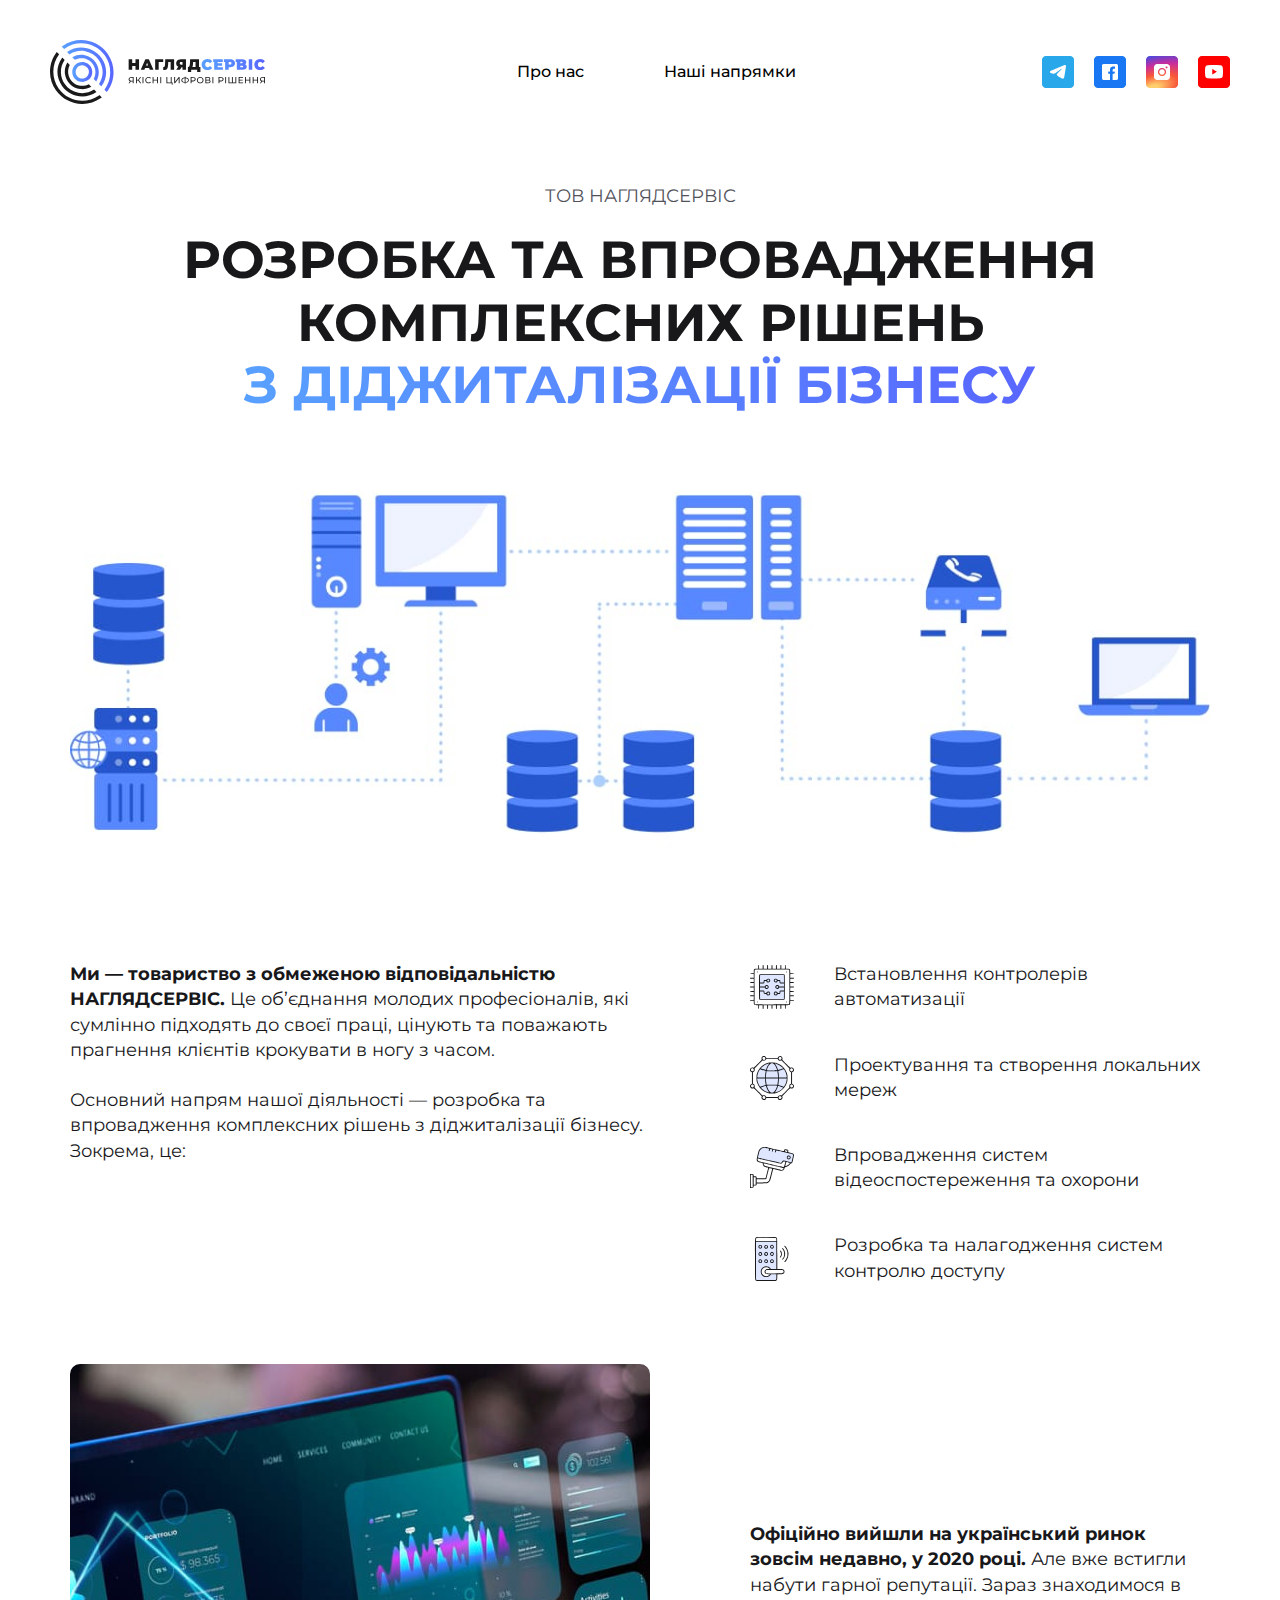
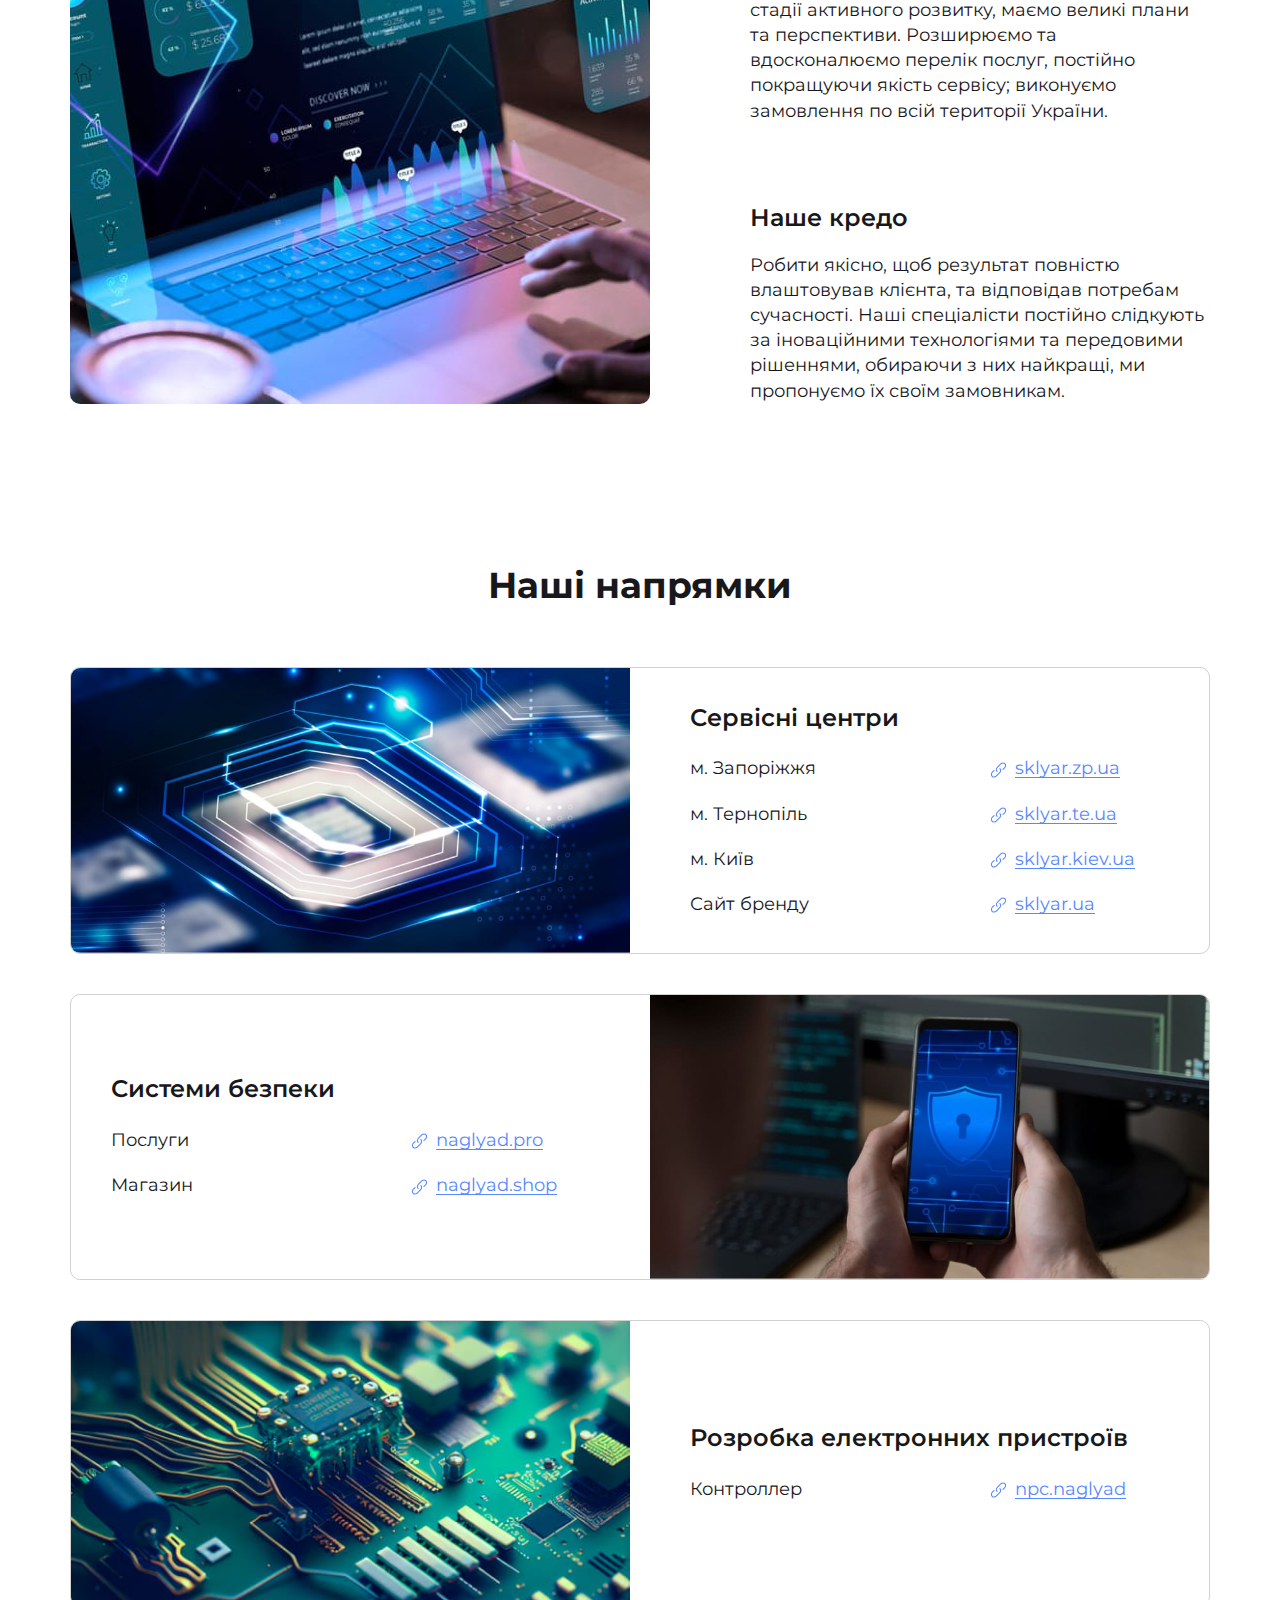
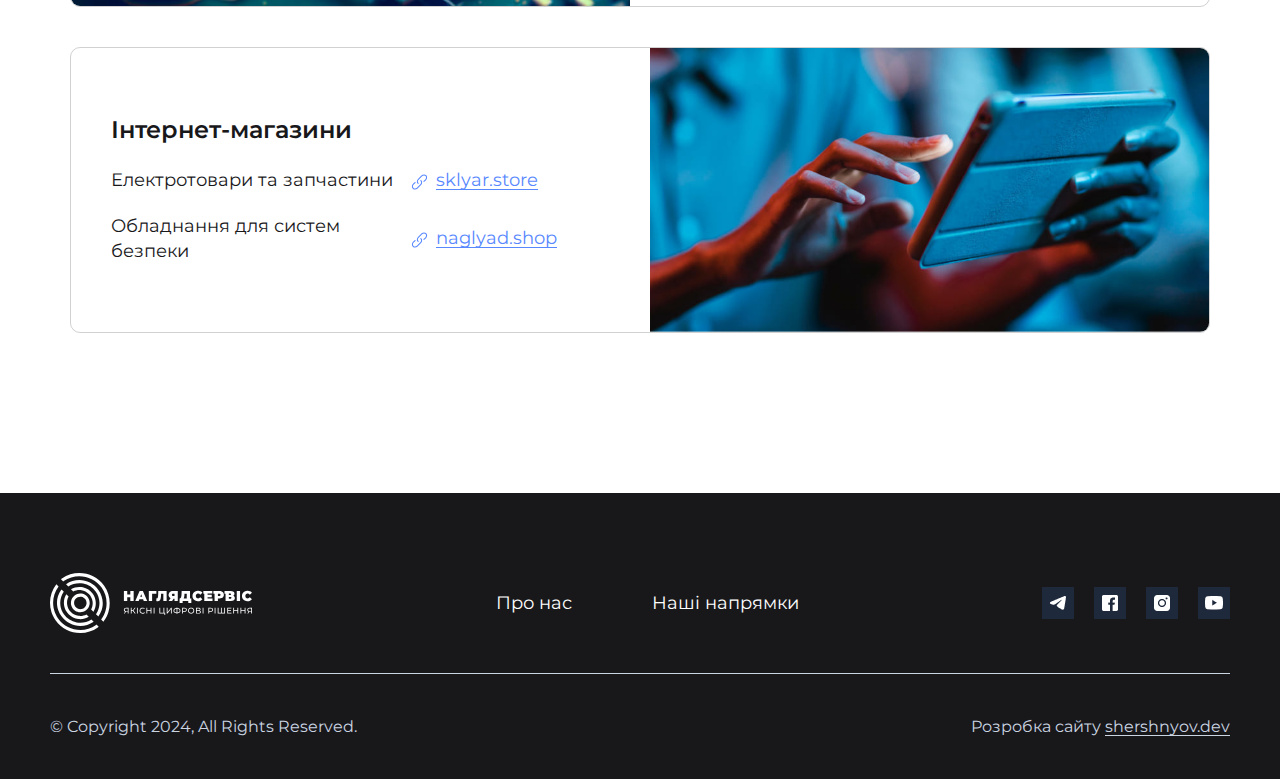
==== index.html @ 55f4731e "init" ====
<!DOCTYPE html>
<html lang="en">

  <head>
    <meta charset="UTF-8">
    <meta http-equiv="X-UA-Compatible" content="IE=edge">
    <meta name="viewport" content="width=device-width">

    <title>Naglyad com</title>
    <meta name="description" content="Naglyad com">
    <meta name="keywords" content="Naglyad">

    <link rel="preconnect" href="https://fonts.googleapis.com">
    <link rel="preconnect" href="https://fonts.gstatic.com" crossorigin>
    <link href="https://fonts.googleapis.com/css2?family=Montserrat:wght@100..900&display=swap" rel="stylesheet">

    <link rel="stylesheet" href="./styles/style.css">

    <meta name="robots" content="noindex, nofollow">
  </head>

  <body>
    <div class="wrapper">
      <header class="header">
        <my-container>
          <div class="header__content">
            <div class="header__row">
              <div class="header__left">
                <a href="/">
                  <img src="./images/header-logo.svg" alt="">
                </a>
              </div>

              <div class="header__center">
                <nav>
                  <ul>
                    <li>
                      <a href="#">Про нас</a>
                    </li>
                    <li>
                      <a href="#">Наші напрямки</a>
                    </li>
                  </ul>
                </nav>
              </div>

              <div class="header__right">
                <ul>
                  <li>
                    <a href="#"><img src="./images/header-icon-telegram.jpg" alt=""></a>
                  </li>
                  <li>
                    <a href="#"><img src="./images/header-icon-facebook.jpg" alt=""></a>
                  </li>
                  <li>
                    <a href="#"><img src="./images/header-icon-instagram.jpg" alt=""></a>
                  </li>
                  <li>
                    <a href="#"><img src="./images/header-icon-youtube.jpg" alt=""></a>
                  </li>
                </ul>
              </div>

              <div class="header__burger">
                <div class="burger">
                  <span></span>
                </div>

                <div class="burger__content">
                  <div class="min-h-0">
                    <menu-list>
                      <nav>
                        <ul>
                          <li>
                            <a href="#">Про нас</a>
                          </li>
                          <li>
                            <a href="#">Наші напрямки</a>
                          </li>
                        </ul>
                      </nav>
                    </menu-list>

                    <messengers-list>
                      <ul>
                        <li>
                          <a href="#"><img src="./images/header-icon-telegram.jpg" alt=""></a>
                        </li>
                        <li>
                          <a href="#"><img src="./images/header-icon-facebook.jpg" alt=""></a>
                        </li>
                        <li>
                          <a href="#"><img src="./images/header-icon-instagram.jpg" alt=""></a>
                        </li>
                        <li>
                          <a href="#"><img src="./images/header-icon-youtube.jpg" alt=""></a>
                        </li>
                      </ul>
                    </messengers-list>
                  </div>
                </div>
              </div>
            </div>
          </div>
        </my-container>
      </header>

      <main>
        <section class="intro">
          <my-container>
            <div class="intro__content">
              <div class="intro__top">
                <sup-title>ТОВ НАГЛЯДСЕРВІС</sup-title>
                <h1>Розробка та впровадження комплексних рішень <span>з діджиталізації бізнесу</span></h1>
                <img src="./images/intro-main.jpg" alt="">
              </div>

              <div class="intro__middle">
                <middle-left>
                  <p>
                    <strong>Ми — товариство з обмеженою відповідальністю НАГЛЯДСЕРВІС.</strong>
                    Це об’єднання молодих професіоналів, які сумлінно підходять до своєї праці, цінують та поважають прагнення клієнтів крокувати в ногу з часом.
                    <br><br>
                    Основний напрям нашої діяльності — розробка та впровадження комплексних рішень з діджиталізації бізнесу. Зокрема, це:
                  </p>
                </middle-left>

                <middle-right>
                  <ul>
                    <li>
                      <img src="./images/intro-about-icon-1.svg" alt="">
                      <p>Встановлення контролерів автоматизації</p>
                    </li>
                    <li>
                      <img src="./images/intro-about-icon-2.svg" alt="">
                      <p>Проектування та створення локальних мереж</p>
                    </li>
                    <li>
                      <img src="./images/intro-about-icon-3.svg" alt="">
                      <p>Впровадження систем відеоспостереження та охорони</p>
                    </li>
                    <li>
                      <img src="./images/intro-about-icon-4.svg" alt="">
                      <p>Розробка та налагодження систем контролю доступу</p>
                    </li>
                  </ul>
                </middle-right>
              </div>

              <div class="intro__bottom">
                <bottom-left>
                  <picture>
                    <source srcset="./images/intro-bottom.jpg" media="(max-width: 768px)" />
                    <source srcset="./images/intro-bottom-horizontal.jpg" media="(max-width: 1220px)" />
                    <img src="./images/intro-bottom.jpg" alt="" />
                  </picture>
                </bottom-left>

                <bottom-right>
                  <p>
                    <strong>Офіційно вийшли на український ринок зовсім недавно, у 2020 році.</strong>
                    Але вже встигли набути гарної репутації. Зараз знаходимося в стадії активного розвитку, маємо великі плани та перспективи. Розширюємо та вдосконалюємо перелік послуг, постійно покращуючи якість сервісу; виконуємо замовлення по всій території України.
                  </p>

                  <div>
                    <h3>Наше кредо</h3>
                    <p>
                      Робити якісно, щоб результат повністю влаштовував клієнта, та відповідав потребам сучасності. Наші спеціалісти постійно слідкують за іноваційними технологіями та передовими рішеннями, обираючи з них найкращі, ми пропонуємо їх своїм замовникам.
                    </p>
                  </div>
                </bottom-right>
              </div>
            </div>
          </my-container>
        </section>

        <section class="directions">
          <my-container>
            <div class="directions__content">
              <h2>Наші напрямки</h2>

              <div class="directions__articles">
                <article>
                  <article-block>
                    <img src="./images/directions-1.jpg" alt="">
                  </article-block>

                  <article-block>
                    <article-text>
                      <h3>Сервісні центри</h3>
                      <ul>
                        <li>
                          <span>м. Запоріжжя</span>
                          <a href="sklyar.zp.ua">sklyar.zp.ua</a>
                        </li>
                        <li>
                          <span>м. Тернопіль</span>
                          <a href="sklyar.te.ua">sklyar.te.ua</a>
                        </li>
                        <li>
                          <span>м. Київ</span>
                          <a href="sklyar.kiev.ua">sklyar.kiev.ua</a>
                        </li>
                        <li>
                          <span>Сайт бренду</span>
                          <a href="sklyar.ua">sklyar.ua</a>
                        </li>
                      </ul>
                    </article-text>
                  </article-block>
                </article>

                <article>
                  <article-block>
                    <img src="./images/directions-2.jpg" alt="">
                  </article-block>

                  <article-block>
                    <article-text>
                      <h3>Системи безпеки</h3>
                      <ul>
                        <li>
                          <span>Послуги</span>
                          <a href="naglyad.pro">naglyad.pro</a>
                        </li>
                        <li>
                          <span>Магазин</span>
                          <a href="naglyad.shop">naglyad.shop</a>
                        </li>
                      </ul>
                    </article-text>
                  </article-block>
                </article>

                <article>
                  <article-block>
                    <img src="./images/directions-3.jpg" alt="">
                  </article-block>

                  <article-block>
                    <article-text>
                      <h3>Розробка електронних пристроїв</h3>
                      <ul>
                        <li>
                          <span>Контроллер</span>
                          <a href="npc.naglyad">npc.naglyad</a>
                        </li>
                      </ul>
                    </article-text>
                  </article-block>
                </article>

                <article>
                  <article-block>
                    <img src="./images/directions-4.jpg" alt="">
                  </article-block>

                  <article-block>
                    <article-text>
                      <h3>Інтернет-магазини</h3>
                      <ul>
                        <li>
                          <span>Електротовари та запчастини</span>
                          <a href="naglyad.pro">sklyar.store</a>
                        </li>
                        <li>
                          <span>Обладнання для систем безпеки</span>
                          <a href="naglyad.shop">naglyad.shop</a>
                        </li>
                      </ul>
                    </article-text>
                  </article-block>
                </article>
              </div>
            </div>
          </my-container>
        </section>
      </main>

      <footer class="footer">
        <my-container>
          <div class="footer__content">
            <div class="footer__top">
              <div class="footer__left">
                <a href="/">
                  <img src="./images/footer-logo.svg" alt="">
                </a>
              </div>

              <div class="footer__center">
                <nav>
                  <ul>
                    <li>
                      <a href="#">Про нас</a>
                    </li>
                    <li>
                      <a href="#">Наші напрямки</a>
                    </li>
                  </ul>
                </nav>
              </div>

              <div class="footer__right">
                <ul>
                  <li>
                    <a href="#"><img src="./images/footer-icon-telegram.jpg" alt=""></a>
                  </li>
                  <li>
                    <a href="#"><img src="./images/footer-icon-facebook.jpg" alt=""></a>
                  </li>
                  <li>
                    <a href="#"><img src="./images/footer-icon-instagram.jpg" alt=""></a>
                  </li>
                  <li>
                    <a href="#"><img src="./images/footer-icon-youtube.jpg" alt=""></a>
                  </li>
                </ul>
              </div>
            </div>
            <div class="footer__bottom">
              <span>© Copyright 2024, All Rights Reserved.</span>
              <span>Розробка сайту <a href="shershnyov.dev">shershnyov.dev</a></span>
            </div>
          </div>
        </my-container>
      </footer>
    </div>

    <script src="./scripts/main.js"></script>
  </body>

</html>
---- styles/style.css ----
@charset "UTF-8";
/*Обнуление*/
* {
  padding: 0;
  margin: 0;
  border: 0;
}

*,
*:before,
*:after {
  box-sizing: border-box;
}

:focus,
:active {
  outline: none;
}

a:focus,
a:active {
  outline: none;
}

nav,
footer,
header,
aside {
  display: block;
}

html,
body {
  height: 100%;
  width: 100%;
  font-size: 100%;
  line-height: 1;
  font-size: 14px;
  -ms-text-size-adjust: 100%;
  -moz-text-size-adjust: 100%;
  -webkit-text-size-adjust: 100%;
}

input,
button,
textarea {
  font-family: inherit;
}

input::-ms-clear {
  display: none;
}

button {
  cursor: pointer;
}

button::-moz-focus-inner {
  padding: 0;
  border: 0;
}

a,
a:visited {
  text-decoration: none;
}

a:hover {
  text-decoration: none;
}

ul li {
  list-style: none;
}

img {
  vertical-align: top;
}

h1,
h2,
h3,
h4,
h5,
h6 {
  font-size: inherit;
  font-weight: 400;
}

a {
  color: inherit;
}

img {
  max-width: 100%;
}

html {
  scroll-behavior: smooth;
}

.wrapper {
  overflow: hidden;
  position: relative;
}

.min-h-0 {
  min-height: 0;
}

/*--------------------*/
body {
  font-family: "Montserrat", sans-serif;
  font-weight: 400;
  font-size: 18px;
  line-height: 140%;
  color: #18181b;
}
body.menu-is-opened {
  overflow: hidden;
}

my-container {
  display: block;
  max-width: 1460px;
  margin: 0 auto;
  padding: 0 20px;
}
@media (max-width: 1460px) {
  my-container {
    max-width: 1220px;
  }
}
@media (max-width: 1220px) {
  my-container {
    max-width: 768px;
    padding: 0 40px;
  }
}
@media (max-width: 768px) {
  my-container {
    max-width: 360px;
    padding: 0 20px;
  }
}

section {
  max-width: 1180px;
  margin: 0 auto;
  padding: 80px 0;
}
@media (max-width: 1220px) {
  section {
    padding: 70px 0;
  }
}

h1 {
  font-weight: 700;
  font-size: 52px;
  line-height: 120%;
  text-transform: uppercase;
  text-align: center;
  color: #18181b;
  margin-bottom: 60px;
}
h1 span {
  background: linear-gradient(90deg, #58a0ff 0%, #5888ff 45%, #5966ff 100%);
  background-clip: text;
  -webkit-background-clip: text;
  -webkit-text-fill-color: transparent;
}
@media (max-width: 1220px) {
  h1 {
    font-size: 44px;
  }
}
@media (max-width: 768px) {
  h1 {
    font-size: 24px;
  }
}

h2 {
  font-weight: 700;
  font-size: 36px;
  line-height: 120%;
  color: #18181b;
}
@media (max-width: 768px) {
  h2 {
    font-size: 28px;
  }
}

h3 {
  font-weight: 600;
  font-size: 24px;
  line-height: 120%;
  color: #18181b;
}

.header {
  padding-top: 40px;
}
.header__content {
  font-weight: 500;
  font-size: 16px;
  color: #000;
  position: relative;
}
.header__row {
  display: flex;
  align-items: center;
  justify-content: space-between;
}
.header__left img {
  width: 220px;
}
@media (max-width: 1220px) {
  .header__left img {
    width: 180px;
  }
}
.header__left a:hover {
  opacity: 0.6;
}
.header__center ul {
  display: flex;
  align-items: center;
  gap: 20px;
}
.header__center a {
  display: block;
  padding: 15px 30px;
}
.header__center a:hover {
  text-decoration: underline;
  text-decoration-thickness: 1px;
  text-underline-offset: 3px;
}
@media (max-width: 1220px) {
  .header__center {
    display: none;
  }
}
.header__right ul {
  display: flex;
  align-items: center;
  gap: 20px;
}
.header__right a:hover {
  opacity: 0.6;
}
@media (max-width: 1220px) {
  .header__right {
    display: none;
  }
}
@media (min-width: 1220px) {
  .header__burger {
    display: none;
  }
}

.burger {
  width: 48px;
  height: 48px;
  display: flex;
  align-items: center;
  justify-content: center;
}
.burger span {
  display: block;
  width: 100%;
  height: 2px;
  transition: 0.1s;
  background-color: #18181B;
}
.burger span::before,
.burger span::after {
  content: "";
  display: block;
  width: 48px;
  height: 2px;
  background-color: #18181B;
  transition: 0.3s;
}
.burger span::before {
  position: relative;
  top: -11px;
}
.burger span::after {
  position: relative;
  bottom: -11px;
}
.burger.opened span {
  background-color: transparent;
}
.burger.opened span::before {
  top: 0;
  transform: translateY(50%) rotate(45deg);
}
.burger.opened span::after {
  bottom: 0;
  transform: translateY(-50%) rotate(-45deg);
}

.burger__content {
  display: grid;
  grid-template-rows: 0fr;
  overflow: hidden;
  transition: 0.5s;
  background-color: #fff;
  position: absolute;
  top: 100%;
  left: 0;
  right: 0;
}
.burger__content.opened {
  grid-template-rows: 1fr;
  padding: 80px 0;
}
.burger__content menu-list {
  display: block;
  margin-bottom: 60px;
}
.burger__content menu-list ul {
  display: flex;
  align-items: center;
  gap: 20px;
  flex-direction: column;
}
.burger__content menu-list a {
  display: block;
  padding: 10px 30px;
}
.burger__content menu-list a:hover {
  text-decoration: underline;
  text-decoration-thickness: 1px;
  text-underline-offset: 3px;
}
.burger__content messengers-list {
  display: block;
}
.burger__content messengers-list ul {
  display: flex;
  align-items: center;
  justify-content: center;
  gap: 20px;
}
.burger__content messengers-list a:hover {
  opacity: 0.6;
}

.intro__content {
  display: flex;
  flex-direction: column;
  gap: 80px;
}
.intro__content sup-title {
  display: block;
  text-align: center;
  color: #52525b;
  margin-bottom: 20px;
}
.intro__middle {
  display: flex;
  align-items: flex-start;
  justify-content: space-between;
  gap: 40px;
}
@media (max-width: 1220px) {
  .intro__middle {
    flex-direction: column;
  }
}
.intro__middle middle-left {
  display: block;
  flex: 0 1 580px;
}
@media (max-width: 1220px) {
  .intro__middle middle-left {
    flex: unset;
  }
}
.intro__middle middle-right {
  display: block;
  flex: 0 1 460px;
}
@media (max-width: 1220px) {
  .intro__middle middle-right {
    flex: unset;
  }
}
.intro__middle middle-right ul {
  display: grid;
  grid-template-columns: 1fr;
  gap: 40px;
}
@media (max-width: 1220px) {
  .intro__middle middle-right ul {
    grid-template-columns: 1fr 1fr;
    gap: 20px;
  }
  .intro__middle middle-right ul p {
    text-wrap: balance;
    padding-right: 20px;
  }
}
@media (max-width: 768px) {
  .intro__middle middle-right ul {
    grid-template-columns: 1fr;
  }
}
.intro__middle middle-right li {
  display: flex;
  align-items: center;
  gap: 40px;
}
.intro__bottom {
  display: flex;
  align-items: flex-end;
  justify-content: space-between;
  gap: 40px;
}
@media (max-width: 1220px) {
  .intro__bottom {
    flex-direction: column;
  }
}
.intro__bottom bottom-left {
  display: block;
  flex: 0 1 580px;
}
@media (max-width: 1220px) {
  .intro__bottom bottom-left {
    flex: unset;
  }
}
.intro__bottom bottom-left picture,
.intro__bottom bottom-left img {
  border-radius: 10px;
}
.intro__bottom bottom-right {
  flex: 0 1 460px;
  display: flex;
  flex-direction: column;
  gap: 80px;
}
@media (max-width: 1220px) {
  .intro__bottom bottom-right {
    flex: unset;
    gap: 40px;
  }
}
.intro__bottom bottom-right h3 {
  margin-bottom: 20px;
}

.directions__content h2 {
  text-align: center;
  margin-bottom: 60px;
}
.directions__content article {
  display: flex;
  flex-direction: row;
  align-items: center;
  gap: 20px;
  border-radius: 10px;
  border: 1px solid rgba(24, 24, 27, 0.2);
  overflow: hidden;
}
@media (max-width: 1220px) {
  .directions__content article {
    flex-direction: column-reverse;
    align-items: stretch;
    gap: 0;
  }
}
.directions__content article:nth-child(2n) {
  flex-direction: row-reverse;
}
@media (max-width: 1220px) {
  .directions__content article:nth-child(2n) {
    flex-direction: column-reverse;
  }
}
.directions__content article-block {
  display: block;
  flex: 1;
}
.directions__content article-text {
  display: block;
  padding: 0 40px;
}
@media (max-width: 1220px) {
  .directions__content article-text {
    padding: 40px;
  }
}
.directions__content h3 {
  margin-bottom: 24px;
}
@media (max-width: 1220px) {
  .directions__content h3 {
    text-align: center;
  }
}
.directions__content ul {
  display: flex;
  flex-direction: column;
  gap: 20px;
}
.directions__content li {
  display: flex;
  align-items: center;
  justify-content: space-between;
}
@media (max-width: 1220px) {
  .directions__content li {
    flex-direction: column;
    gap: 8px;
    text-align: center;
    justify-content: center;
  }
}
.directions__content li a {
  flex: 0 0 180px;
  text-decoration: underline;
  text-decoration-thickness: 1px;
  text-underline-offset: 3px;
  -webkit-text-decoration-skip-ink: none;
          text-decoration-skip-ink: none;
  color: #5888ff;
}
.directions__content li a:hover {
  text-decoration: none;
}
@media (max-width: 1220px) {
  .directions__content li a {
    flex: unset;
  }
}
.directions__content li a::before {
  content: "";
  display: inline-block;
  width: 18px;
  height: 18px;
  margin-right: 8px;
  vertical-align: middle;
  background-image: url("../images/direction-link-anchor.svg");
  background-position: center;
  background-repeat: no-repeat;
  background-size: contain;
}
@media (max-width: 768px) {
  .directions__content img {
    aspect-ratio: 320/380;
    -o-object-fit: cover;
       object-fit: cover;
    -o-object-position: center;
       object-position: center;
  }
}
.directions__articles {
  display: flex;
  flex-direction: column;
  gap: 40px;
}

.footer {
  padding: 40px 0;
  background-color: #18181b;
  margin-top: 80px;
}
@media (max-width: 1220px) {
  .footer {
    margin-top: 70px;
  }
}
.footer__top {
  padding: 40px 0;
  display: flex;
  align-items: center;
  justify-content: space-between;
  gap: 40px;
}
@media (max-width: 768px) {
  .footer__top {
    flex-direction: column;
  }
}
.footer__left a:hover {
  opacity: 0.6;
}
.footer__center {
  color: #fff;
}
@media (max-width: 1220px) {
  .footer__center {
    display: none;
  }
}
.footer__center ul {
  display: flex;
  align-items: center;
  gap: 20px;
}
.footer__center a {
  display: block;
  padding: 15px 30px;
}
.footer__center a:hover {
  text-decoration: underline;
  text-decoration-thickness: 1px;
  text-underline-offset: 3px;
}
.footer__right ul {
  display: flex;
  align-items: center;
  gap: 20px;
}
.footer__right a:hover {
  opacity: 0.6;
}
.footer__bottom {
  padding-top: 40px;
  border-top: 1px solid #cbd5e1;
  display: flex;
  align-items: center;
  justify-content: space-between;
  gap: 40px;
}
@media (max-width: 768px) {
  .footer__bottom {
    flex-direction: column;
  }
}
.footer__bottom span {
  font-size: 16px;
  color: #cbd5e1;
}
.footer__bottom a {
  text-decoration: underline;
  text-decoration-thickness: 1px;
  text-underline-offset: 3px;
  -webkit-text-decoration-skip-ink: none;
          text-decoration-skip-ink: none;
}
.footer__bottom a:hover {
  text-decoration: none;
}
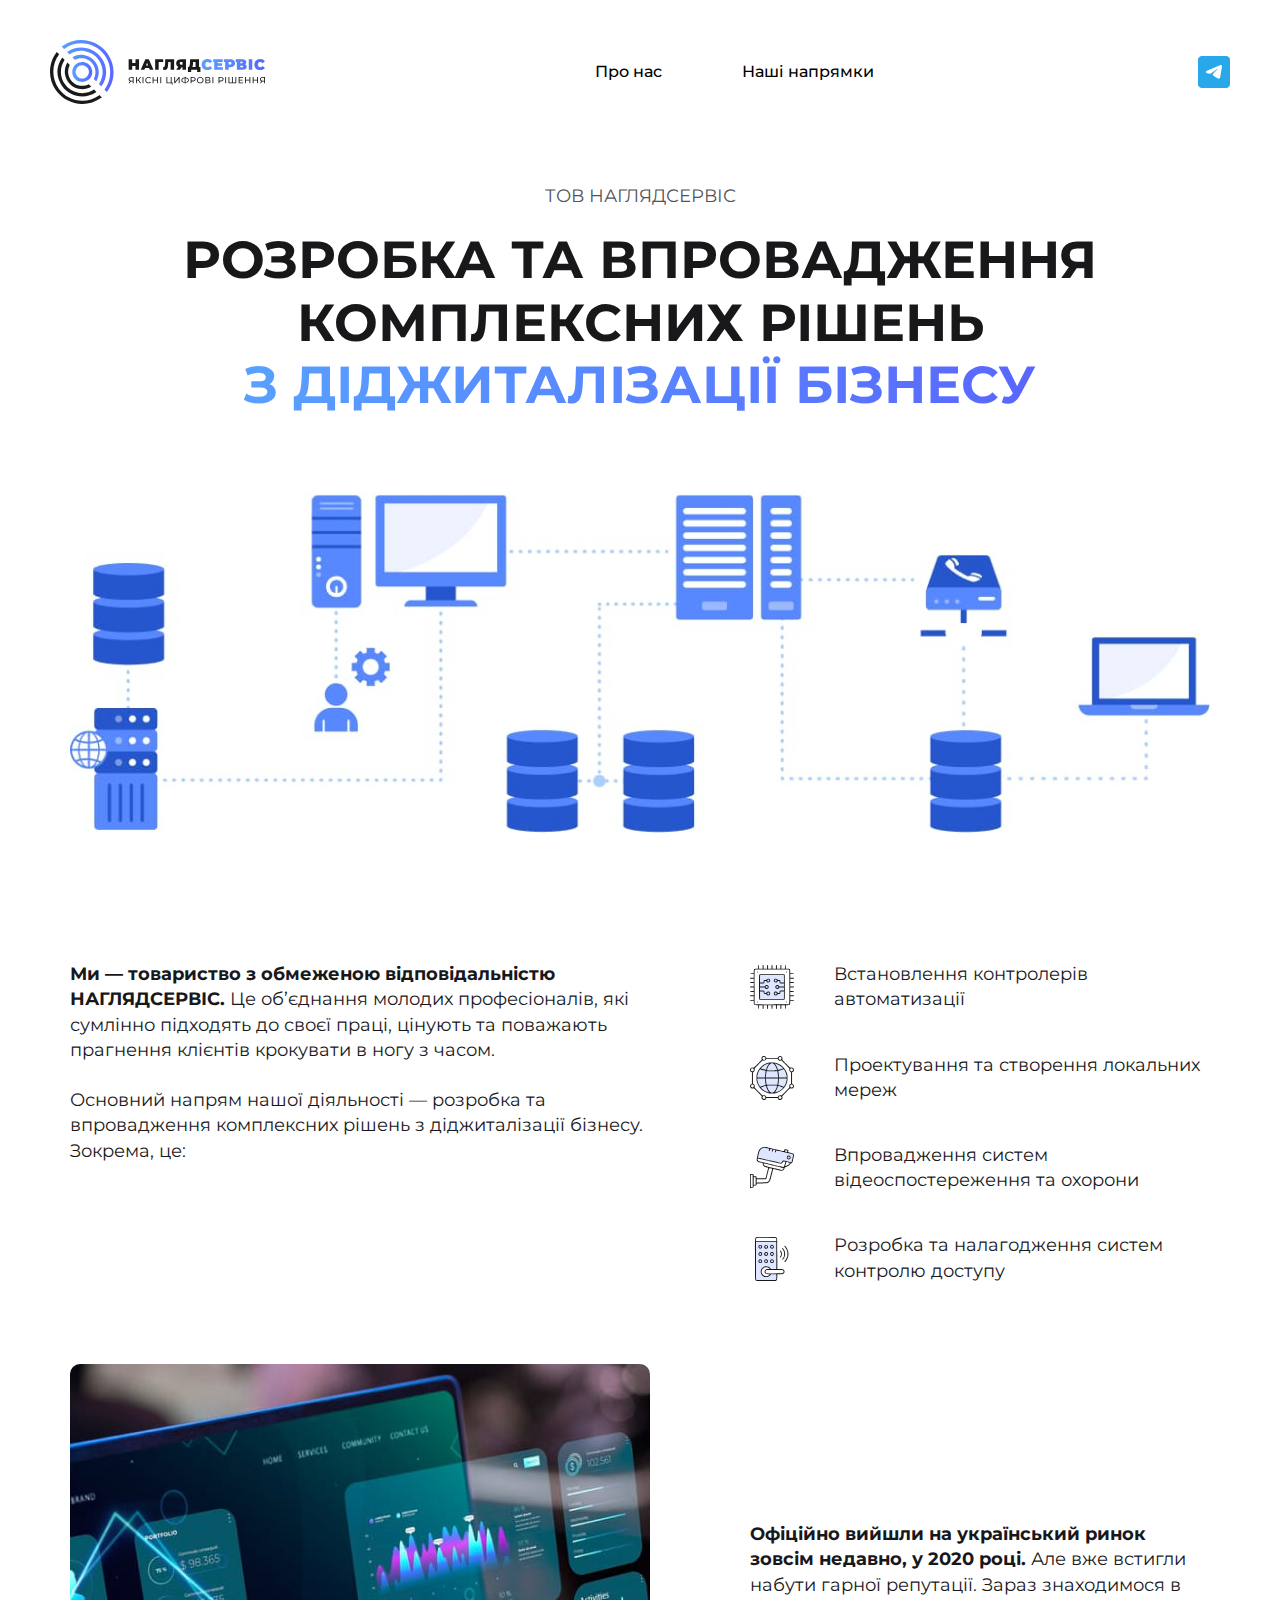
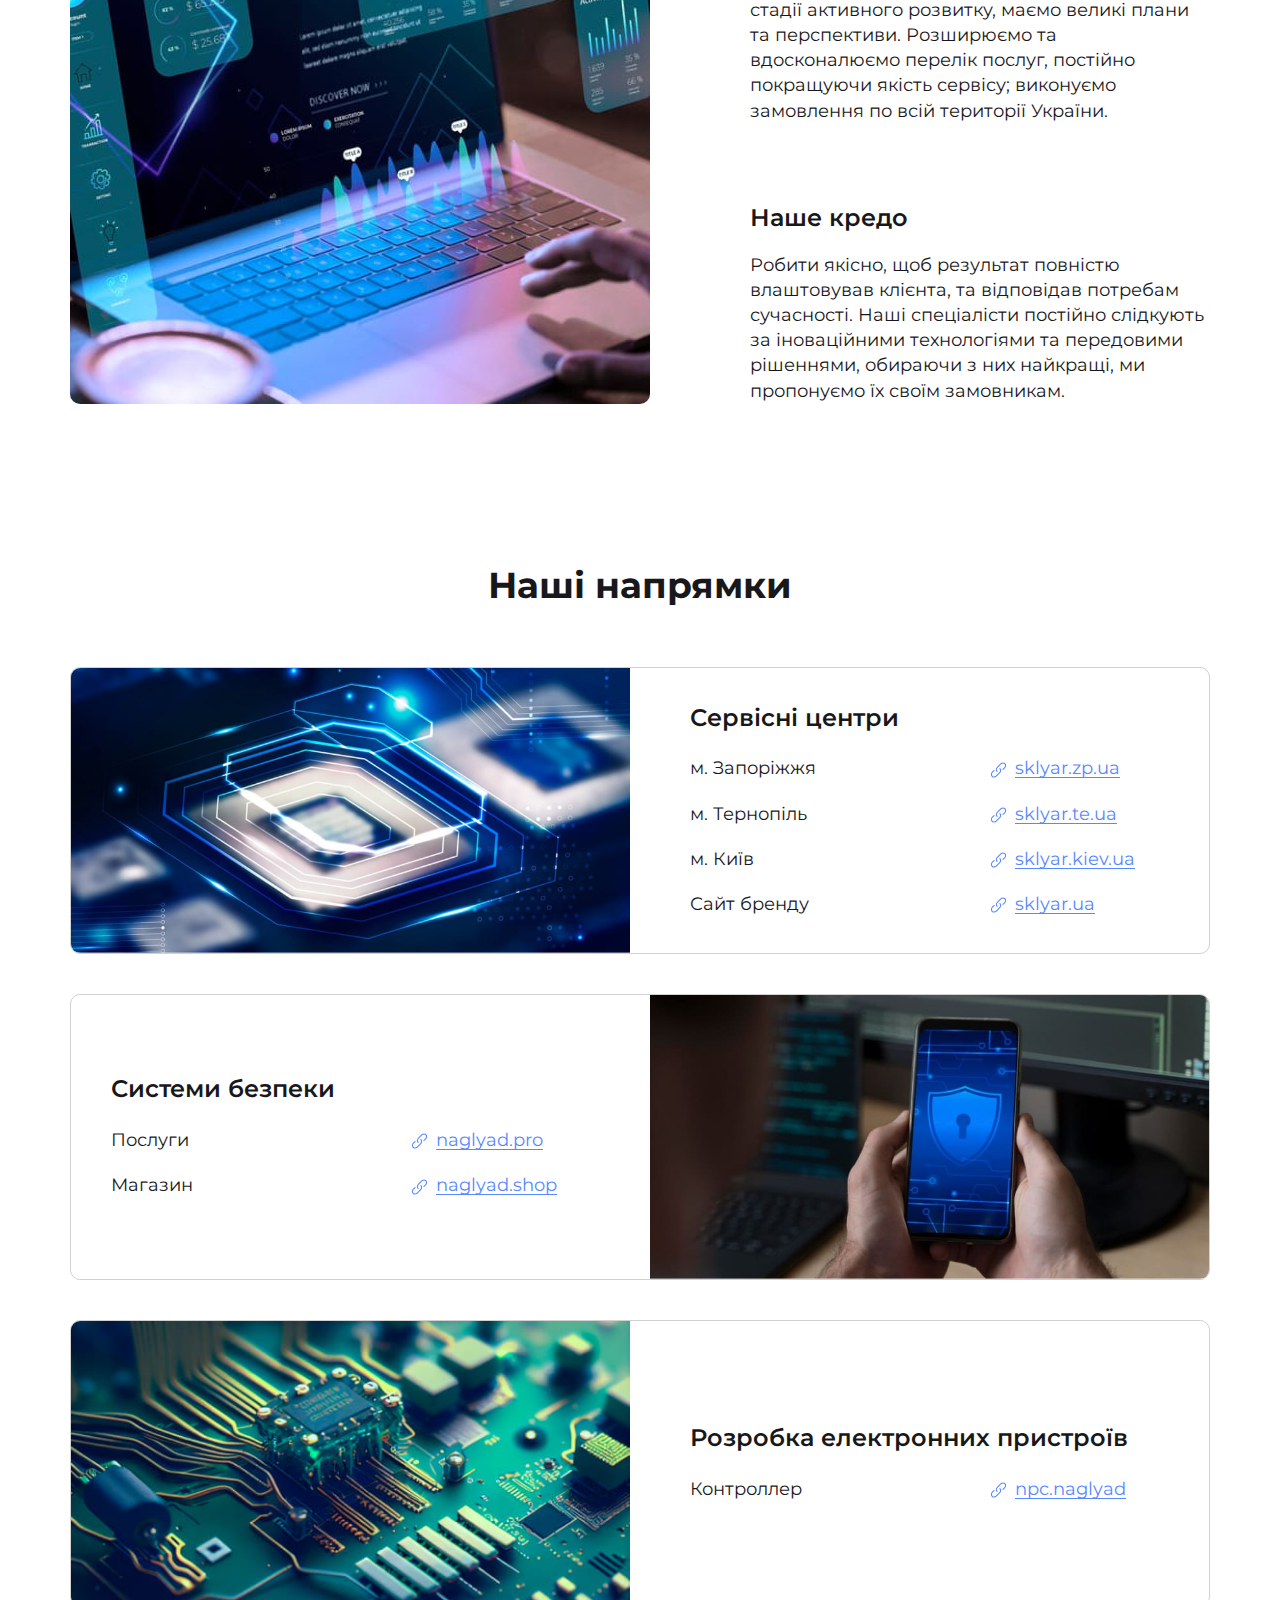
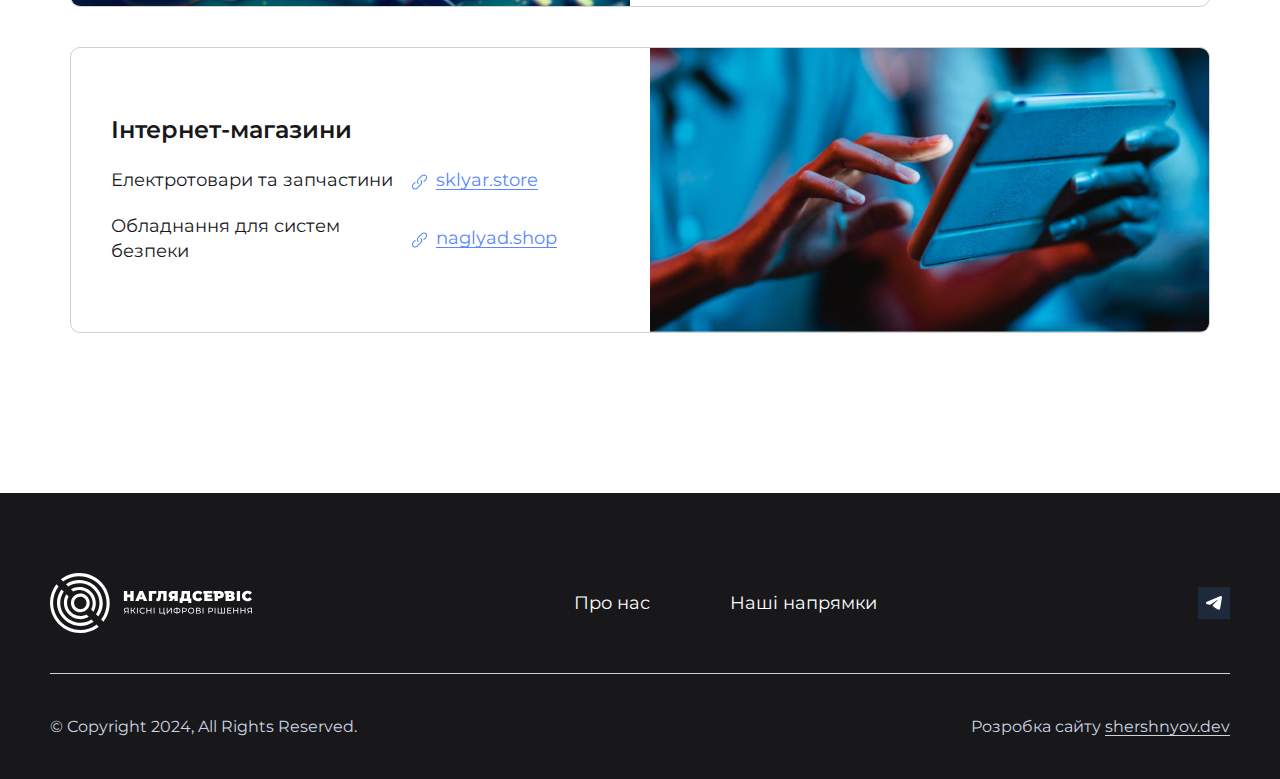
==== commit dd08b850: "final" ====
--- a/index.html
+++ b/index.html
@@ -14,7 +14,7 @@
     <link rel="preconnect" href="https://fonts.gstatic.com" crossorigin>
     <link href="https://fonts.googleapis.com/css2?family=Montserrat:wght@100..900&display=swap" rel="stylesheet">
 
-    <link rel="stylesheet" href="./styles/style.css">
+    <link rel="stylesheet" href="./styles/style.css?v=1">
 
     <meta name="robots" content="noindex, nofollow">
   </head>
@@ -26,7 +26,7 @@
           <div class="header__content">
             <div class="header__row">
               <div class="header__left">
-                <a href="/">
+                <a href="/" aria-label="logo">
                   <img src="./images/header-logo.svg" alt="">
                 </a>
               </div>
@@ -35,10 +35,10 @@
                 <nav>
                   <ul>
                     <li>
-                      <a href="#">Про нас</a>
-                    </li>
-                    <li>
-                      <a href="#">Наші напрямки</a>
+                      <a href="#about">Про нас</a>
+                    </li>
+                    <li>
+                      <a href="#directions">Наші напрямки</a>
                     </li>
                   </ul>
                 </nav>
@@ -47,17 +47,19 @@
               <div class="header__right">
                 <ul>
                   <li>
-                    <a href="#"><img src="./images/header-icon-telegram.jpg" alt=""></a>
-                  </li>
-                  <li>
-                    <a href="#"><img src="./images/header-icon-facebook.jpg" alt=""></a>
-                  </li>
-                  <li>
-                    <a href="#"><img src="./images/header-icon-instagram.jpg" alt=""></a>
-                  </li>
-                  <li>
-                    <a href="#"><img src="./images/header-icon-youtube.jpg" alt=""></a>
-                  </li>
+                    <a target="_blank" href="https://t.me/naglyad_pro" aria-label="telegram link">
+                      <img src="./images/header-icon-telegram.jpg" alt="">
+                    </a>
+                  </li>
+                  <!-- <li>
+                    <a target="_blank" href="#"><img src="./images/header-icon-facebook.jpg" alt=""></a>
+                  </li>
+                  <li>
+                    <a target="_blank" href="#"><img src="./images/header-icon-instagram.jpg" alt=""></a>
+                  </li>
+                  <li>
+                    <a target="_blank" href="#"><img src="./images/header-icon-youtube.jpg" alt=""></a>
+                  </li> -->
                 </ul>
               </div>
 
@@ -72,10 +74,10 @@
                       <nav>
                         <ul>
                           <li>
-                            <a href="#">Про нас</a>
+                            <a href="#about">Про нас</a>
                           </li>
                           <li>
-                            <a href="#">Наші напрямки</a>
+                            <a href="#directions">Наші напрямки</a>
                           </li>
                         </ul>
                       </nav>
@@ -84,17 +86,19 @@
                     <messengers-list>
                       <ul>
                         <li>
-                          <a href="#"><img src="./images/header-icon-telegram.jpg" alt=""></a>
-                        </li>
-                        <li>
-                          <a href="#"><img src="./images/header-icon-facebook.jpg" alt=""></a>
-                        </li>
-                        <li>
-                          <a href="#"><img src="./images/header-icon-instagram.jpg" alt=""></a>
-                        </li>
-                        <li>
-                          <a href="#"><img src="./images/header-icon-youtube.jpg" alt=""></a>
-                        </li>
+                          <a target="_blank" href="https://t.me/naglyad_pro" aria-label="telegram link">
+                            <img src="./images/header-icon-telegram.jpg" alt="">
+                          </a>
+                        </li>
+                        <!-- <li>
+                          <a target="_blank" href="#"><img src="./images/header-icon-facebook.jpg" alt=""></a>
+                        </li>
+                        <li>
+                          <a target="_blank" href="#"><img src="./images/header-icon-instagram.jpg" alt=""></a>
+                        </li>
+                        <li>
+                          <a target="_blank" href="#"><img src="./images/header-icon-youtube.jpg" alt=""></a>
+                        </li> -->
                       </ul>
                     </messengers-list>
                   </div>
@@ -115,7 +119,7 @@
                 <img src="./images/intro-main.jpg" alt="">
               </div>
 
-              <div class="intro__middle">
+              <div class="intro__middle" id="about">
                 <middle-left>
                   <p>
                     <strong>Ми — товариство з обмеженою відповідальністю НАГЛЯДСЕРВІС.</strong>
@@ -174,7 +178,7 @@
           </my-container>
         </section>
 
-        <section class="directions">
+        <section class="directions" id="directions">
           <my-container>
             <div class="directions__content">
               <h2>Наші напрямки</h2>
@@ -191,19 +195,19 @@
                       <ul>
                         <li>
                           <span>м. Запоріжжя</span>
-                          <a href="sklyar.zp.ua">sklyar.zp.ua</a>
+                          <a target="_blank" href="https://sklyar.zp.ua/">sklyar.zp.ua</a>
                         </li>
                         <li>
                           <span>м. Тернопіль</span>
-                          <a href="sklyar.te.ua">sklyar.te.ua</a>
+                          <a target="_blank" href="https://sklyar.te.ua/">sklyar.te.ua</a>
                         </li>
                         <li>
                           <span>м. Київ</span>
-                          <a href="sklyar.kiev.ua">sklyar.kiev.ua</a>
+                          <a target="_blank" href="https://sklyar.kiev.ua/">sklyar.kiev.ua</a>
                         </li>
                         <li>
                           <span>Сайт бренду</span>
-                          <a href="sklyar.ua">sklyar.ua</a>
+                          <a target="_blank" href="https://sklyar.ua/">sklyar.ua</a>
                         </li>
                       </ul>
                     </article-text>
@@ -221,11 +225,11 @@
                       <ul>
                         <li>
                           <span>Послуги</span>
-                          <a href="naglyad.pro">naglyad.pro</a>
+                          <a target="_blank" href="https://naglyad.pro/">naglyad.pro</a>
                         </li>
                         <li>
                           <span>Магазин</span>
-                          <a href="naglyad.shop">naglyad.shop</a>
+                          <a target="_blank" href="https://naglyad.shop/">naglyad.shop</a>
                         </li>
                       </ul>
                     </article-text>
@@ -243,7 +247,7 @@
                       <ul>
                         <li>
                           <span>Контроллер</span>
-                          <a href="npc.naglyad">npc.naglyad</a>
+                          <a target="_blank" href="https://npc.com.ua/">npc.naglyad</a>
                         </li>
                       </ul>
                     </article-text>
@@ -261,11 +265,11 @@
                       <ul>
                         <li>
                           <span>Електротовари та запчастини</span>
-                          <a href="naglyad.pro">sklyar.store</a>
+                          <a target="_blank" href="https://sklyar.store/">sklyar.store</a>
                         </li>
                         <li>
                           <span>Обладнання для систем безпеки</span>
-                          <a href="naglyad.shop">naglyad.shop</a>
+                          <a target="_blank" href="https://naglyad.shop/">naglyad.shop</a>
                         </li>
                       </ul>
                     </article-text>
@@ -282,7 +286,7 @@
           <div class="footer__content">
             <div class="footer__top">
               <div class="footer__left">
-                <a href="/">
+                <a href="/" aria-label="logo">
                   <img src="./images/footer-logo.svg" alt="">
                 </a>
               </div>
@@ -291,10 +295,10 @@
                 <nav>
                   <ul>
                     <li>
-                      <a href="#">Про нас</a>
-                    </li>
-                    <li>
-                      <a href="#">Наші напрямки</a>
+                      <a href="#about">Про нас</a>
+                    </li>
+                    <li>
+                      <a href="#directions">Наші напрямки</a>
                     </li>
                   </ul>
                 </nav>
@@ -303,23 +307,25 @@
               <div class="footer__right">
                 <ul>
                   <li>
-                    <a href="#"><img src="./images/footer-icon-telegram.jpg" alt=""></a>
-                  </li>
-                  <li>
-                    <a href="#"><img src="./images/footer-icon-facebook.jpg" alt=""></a>
-                  </li>
-                  <li>
-                    <a href="#"><img src="./images/footer-icon-instagram.jpg" alt=""></a>
-                  </li>
-                  <li>
-                    <a href="#"><img src="./images/footer-icon-youtube.jpg" alt=""></a>
-                  </li>
+                    <a target="_blank" href="https://t.me/naglyad_pro" aria-label="telegram link">
+                      <img src="./images/footer-icon-telegram.jpg" alt="">
+                    </a>
+                  </li>
+                  <!-- <li>
+                    <a target="_blank" href="#"><img src="./images/footer-icon-facebook.jpg" alt=""></a>
+                  </li>
+                  <li>
+                    <a target="_blank" href="#"><img src="./images/footer-icon-instagram.jpg" alt=""></a>
+                  </li>
+                  <li>
+                    <a target="_blank" href="#"><img src="./images/footer-icon-youtube.jpg" alt=""></a>
+                  </li> -->
                 </ul>
               </div>
             </div>
             <div class="footer__bottom">
               <span>© Copyright 2024, All Rights Reserved.</span>
-              <span>Розробка сайту <a href="shershnyov.dev">shershnyov.dev</a></span>
+              <span>Розробка сайту <a target="_blank" href="https://shershnyov.dev/">shershnyov.dev</a></span>
             </div>
           </div>
         </my-container>
--- a/styles/style.css
+++ b/styles/style.css
@@ -115,9 +115,15 @@
   font-size: 18px;
   line-height: 140%;
   color: #18181b;
+  min-width: 360px;
 }
 body.menu-is-opened {
   overflow: hidden;
+}
+@media (max-width: 768px) {
+  body {
+    font-size: 16px;
+  }
 }
 
 my-container {
@@ -199,9 +205,19 @@
   line-height: 120%;
   color: #18181b;
 }
+@media (max-width: 768px) {
+  h3 {
+    font-size: 22px;
+  }
+}
 
 .header {
   padding-top: 40px;
+}
+@media (max-width: 1220px) {
+  .header {
+    padding-top: 20px;
+  }
 }
 .header__content {
   font-weight: 500;
@@ -252,6 +268,9 @@
 .header__right a:hover {
   opacity: 0.6;
 }
+.header__right img {
+  width: 32px;
+}
 @media (max-width: 1220px) {
   .header__right {
     display: none;
@@ -264,8 +283,8 @@
 }
 
 .burger {
-  width: 48px;
-  height: 48px;
+  width: 32px;
+  height: 32px;
   display: flex;
   align-items: center;
   justify-content: center;
@@ -273,7 +292,7 @@
 .burger span {
   display: block;
   width: 100%;
-  height: 2px;
+  height: 1.5px;
   transition: 0.1s;
   background-color: #18181B;
 }
@@ -281,18 +300,18 @@
 .burger span::after {
   content: "";
   display: block;
-  width: 48px;
-  height: 2px;
+  width: 100%;
+  height: 1.5px;
   background-color: #18181B;
   transition: 0.3s;
 }
 .burger span::before {
   position: relative;
-  top: -11px;
+  top: -6px;
 }
 .burger span::after {
   position: relative;
-  bottom: -11px;
+  bottom: -6px;
 }
 .burger.opened span {
   background-color: transparent;
@@ -349,6 +368,9 @@
   justify-content: center;
   gap: 20px;
 }
+.burger__content messengers-list img {
+  width: 40px;
+}
 .burger__content messengers-list a:hover {
   opacity: 0.6;
 }
@@ -363,6 +385,11 @@
   text-align: center;
   color: #52525b;
   margin-bottom: 20px;
+}
+@media (max-width: 768px) {
+  .intro__content sup-title {
+    font-size: 14px;
+  }
 }
 .intro__middle {
   display: flex;
@@ -417,6 +444,14 @@
   display: flex;
   align-items: center;
   gap: 40px;
+}
+@media (max-width: 768px) {
+  .intro__middle middle-right li {
+    gap: 30px;
+  }
+  .intro__middle middle-right li p {
+    padding: 0;
+  }
 }
 .intro__bottom {
   display: flex;
@@ -621,6 +656,9 @@
   align-items: center;
   gap: 20px;
 }
+.footer__right img {
+  width: 32px;
+}
 .footer__right a:hover {
   opacity: 0.6;
 }
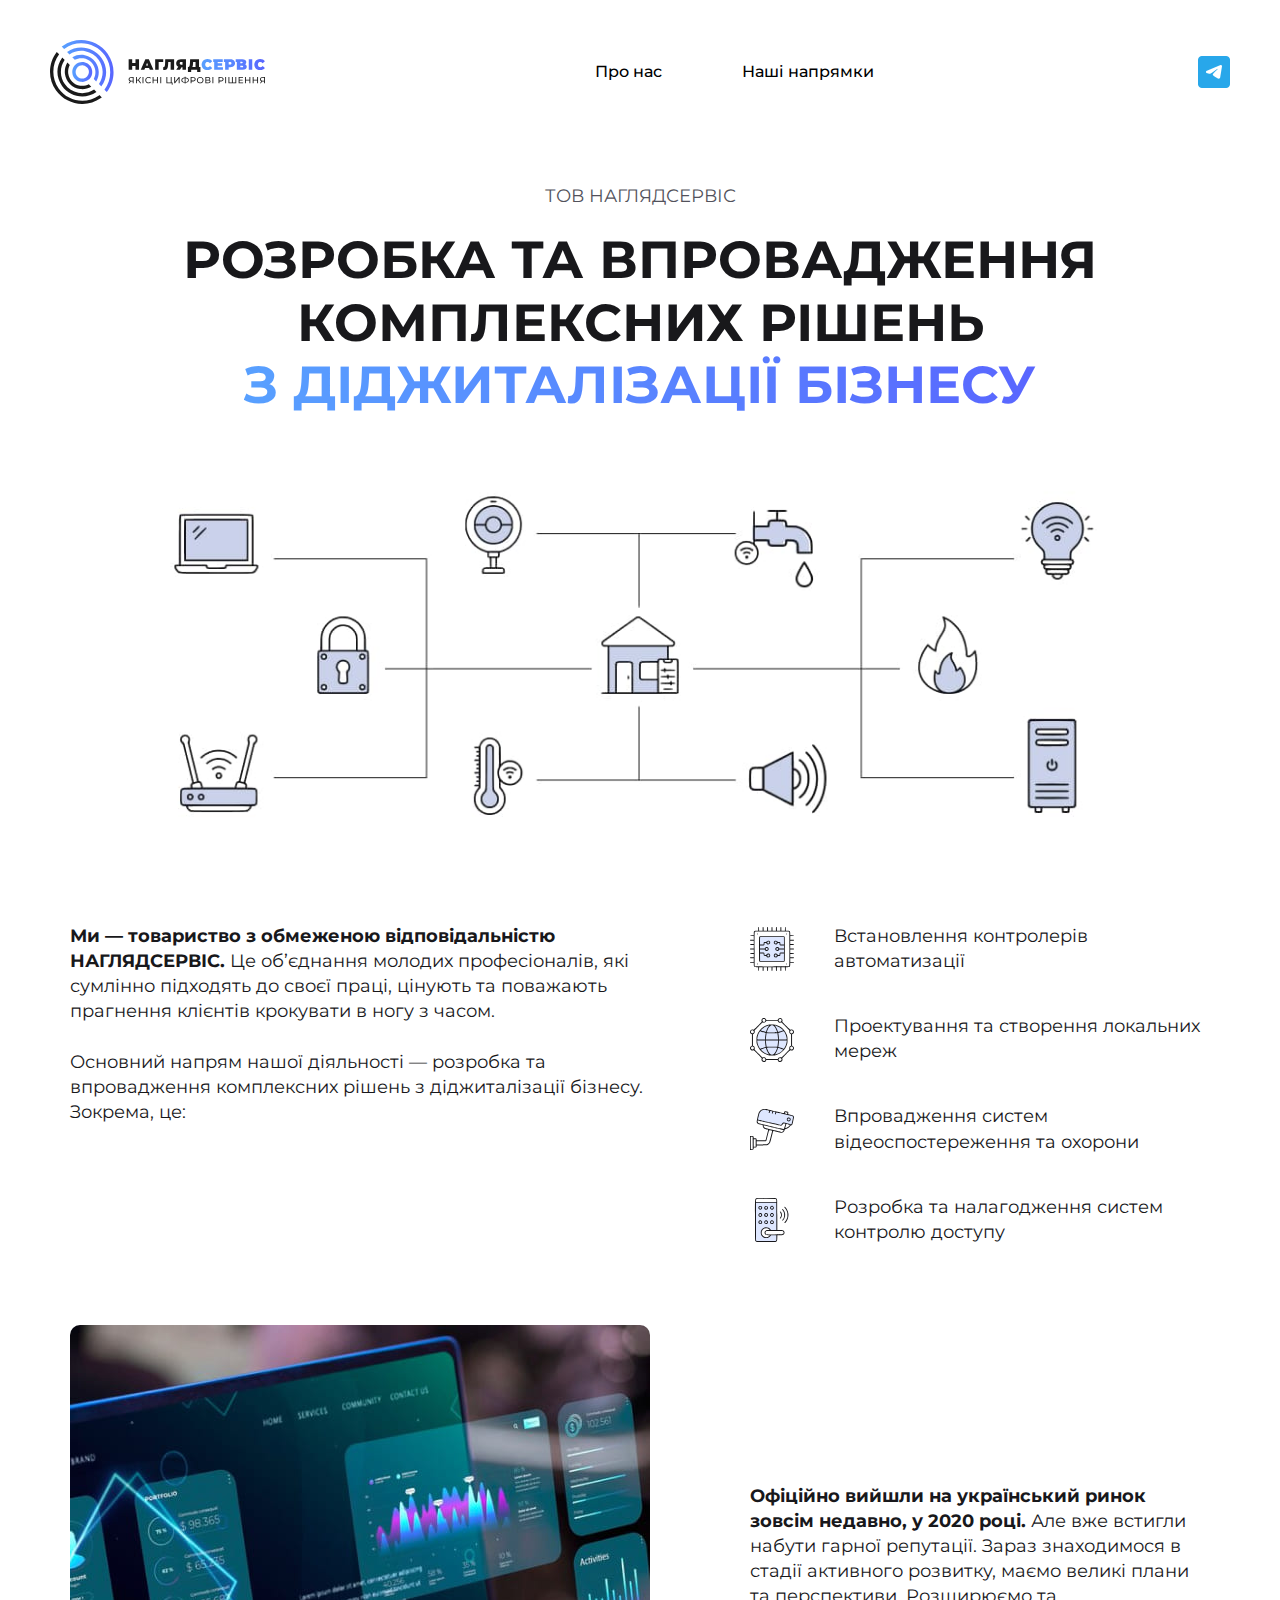
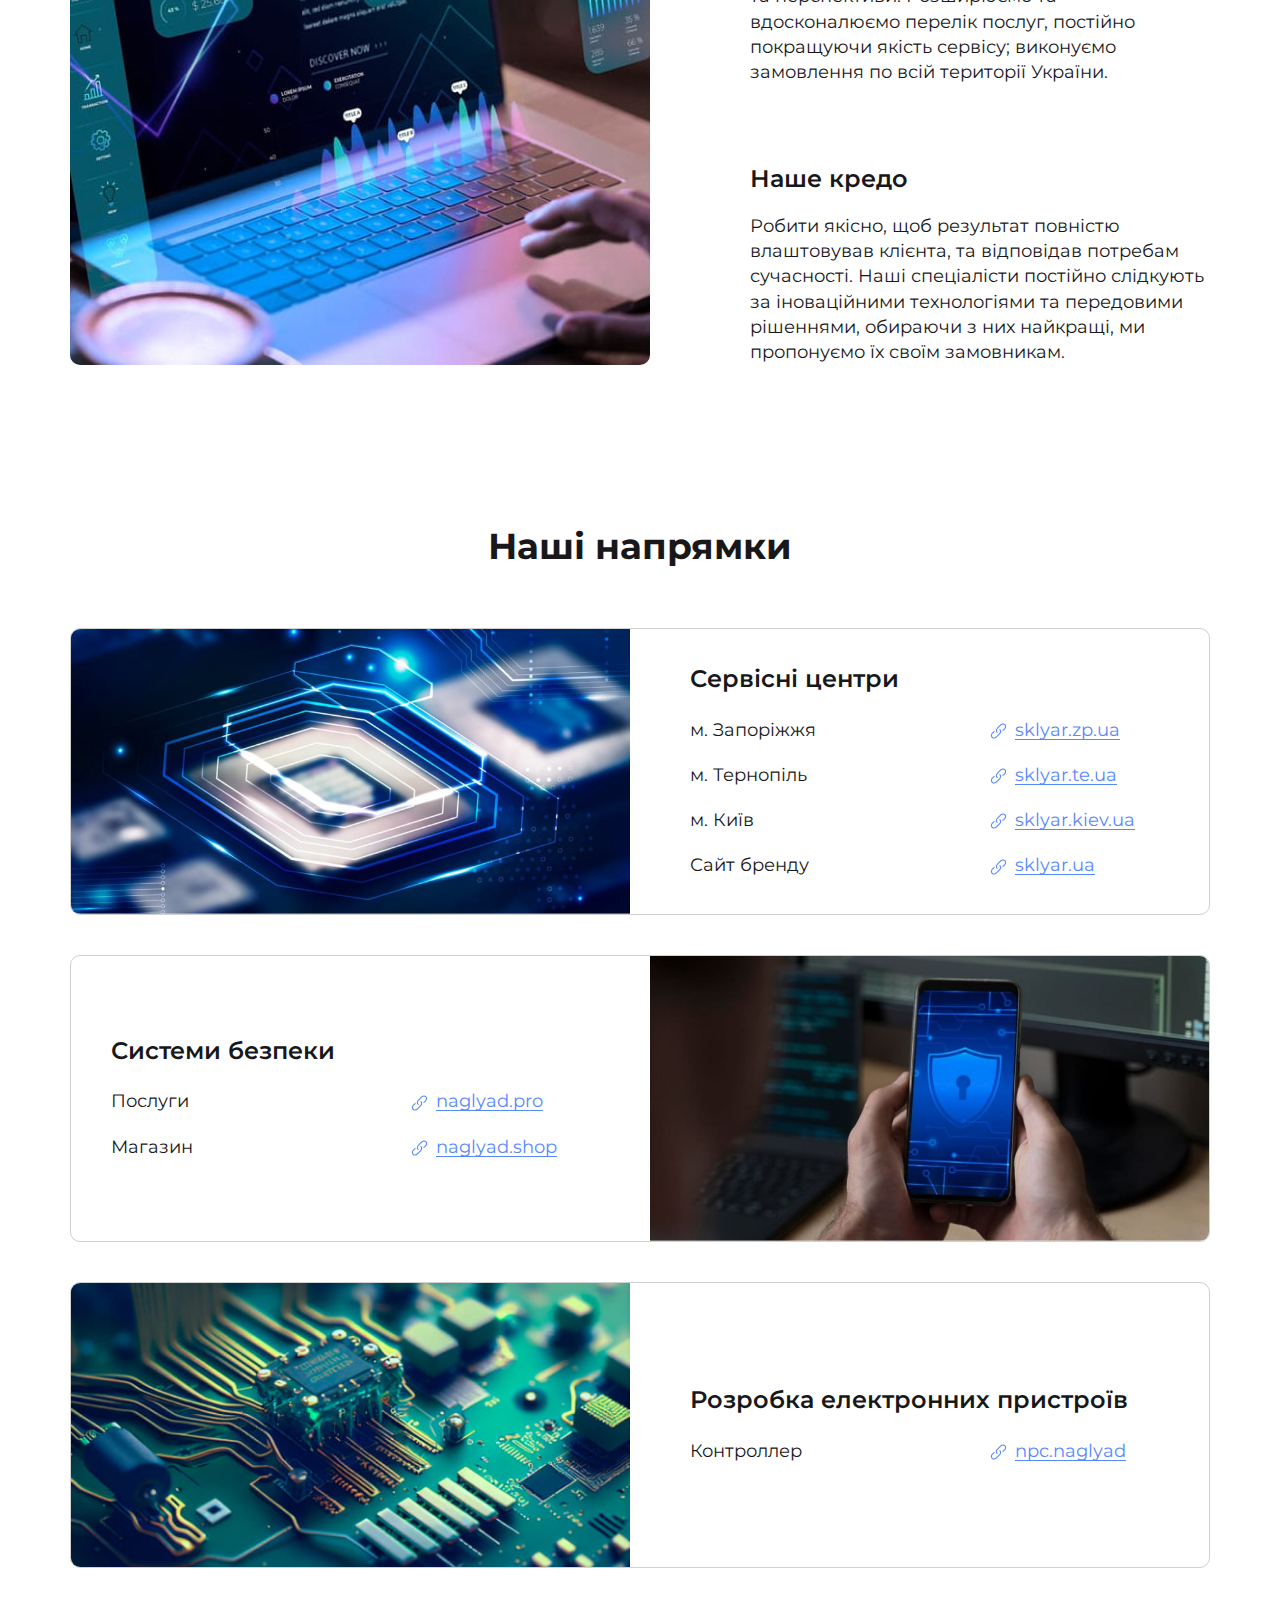
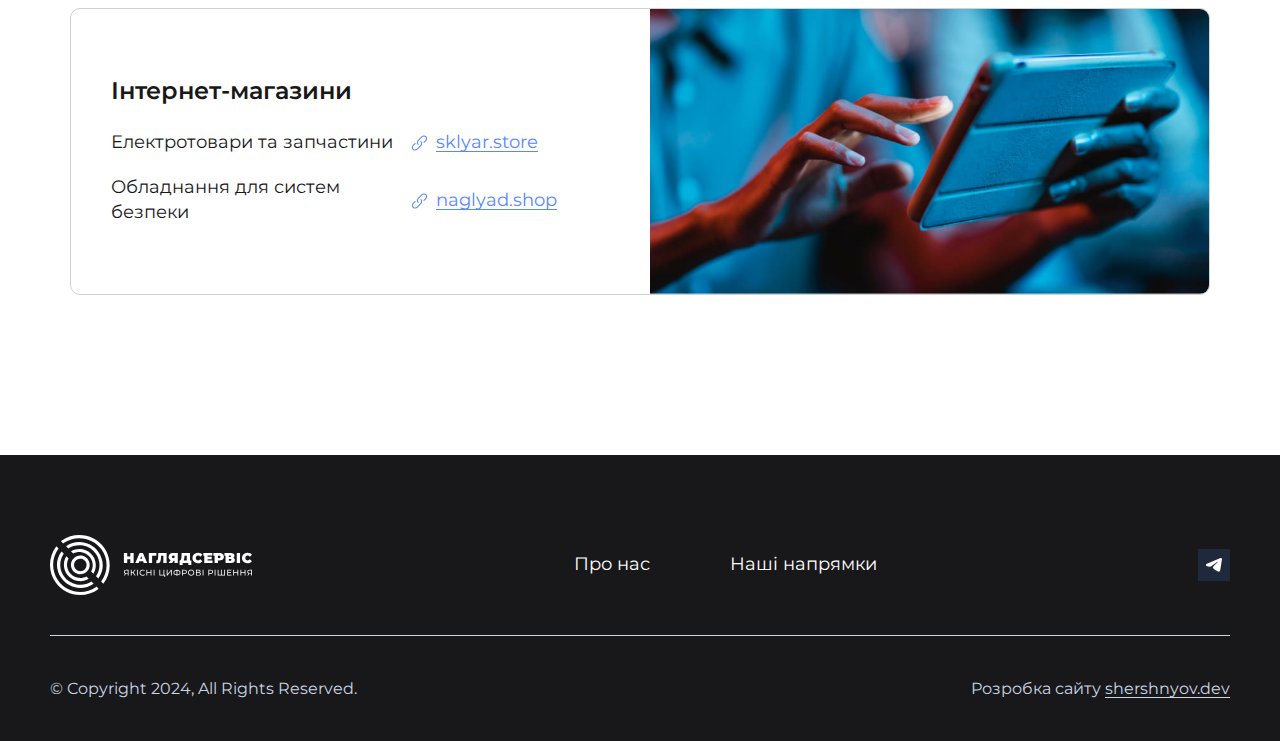
==== commit cf0ae44d: "main image was updated" ====
--- a/index.html
+++ b/index.html
@@ -59,7 +59,8 @@
                   </li>
                   <li>
                     <a target="_blank" href="#"><img src="./images/header-icon-youtube.jpg" alt=""></a>
-                  </li> -->
+                  </li> 
+                -->
                 </ul>
               </div>
 
--- a/styles/style.css
+++ b/styles/style.css
@@ -307,7 +307,7 @@
 }
 .burger span::before {
   position: relative;
-  top: -6px;
+  top: -7px;
 }
 .burger span::after {
   position: relative;
